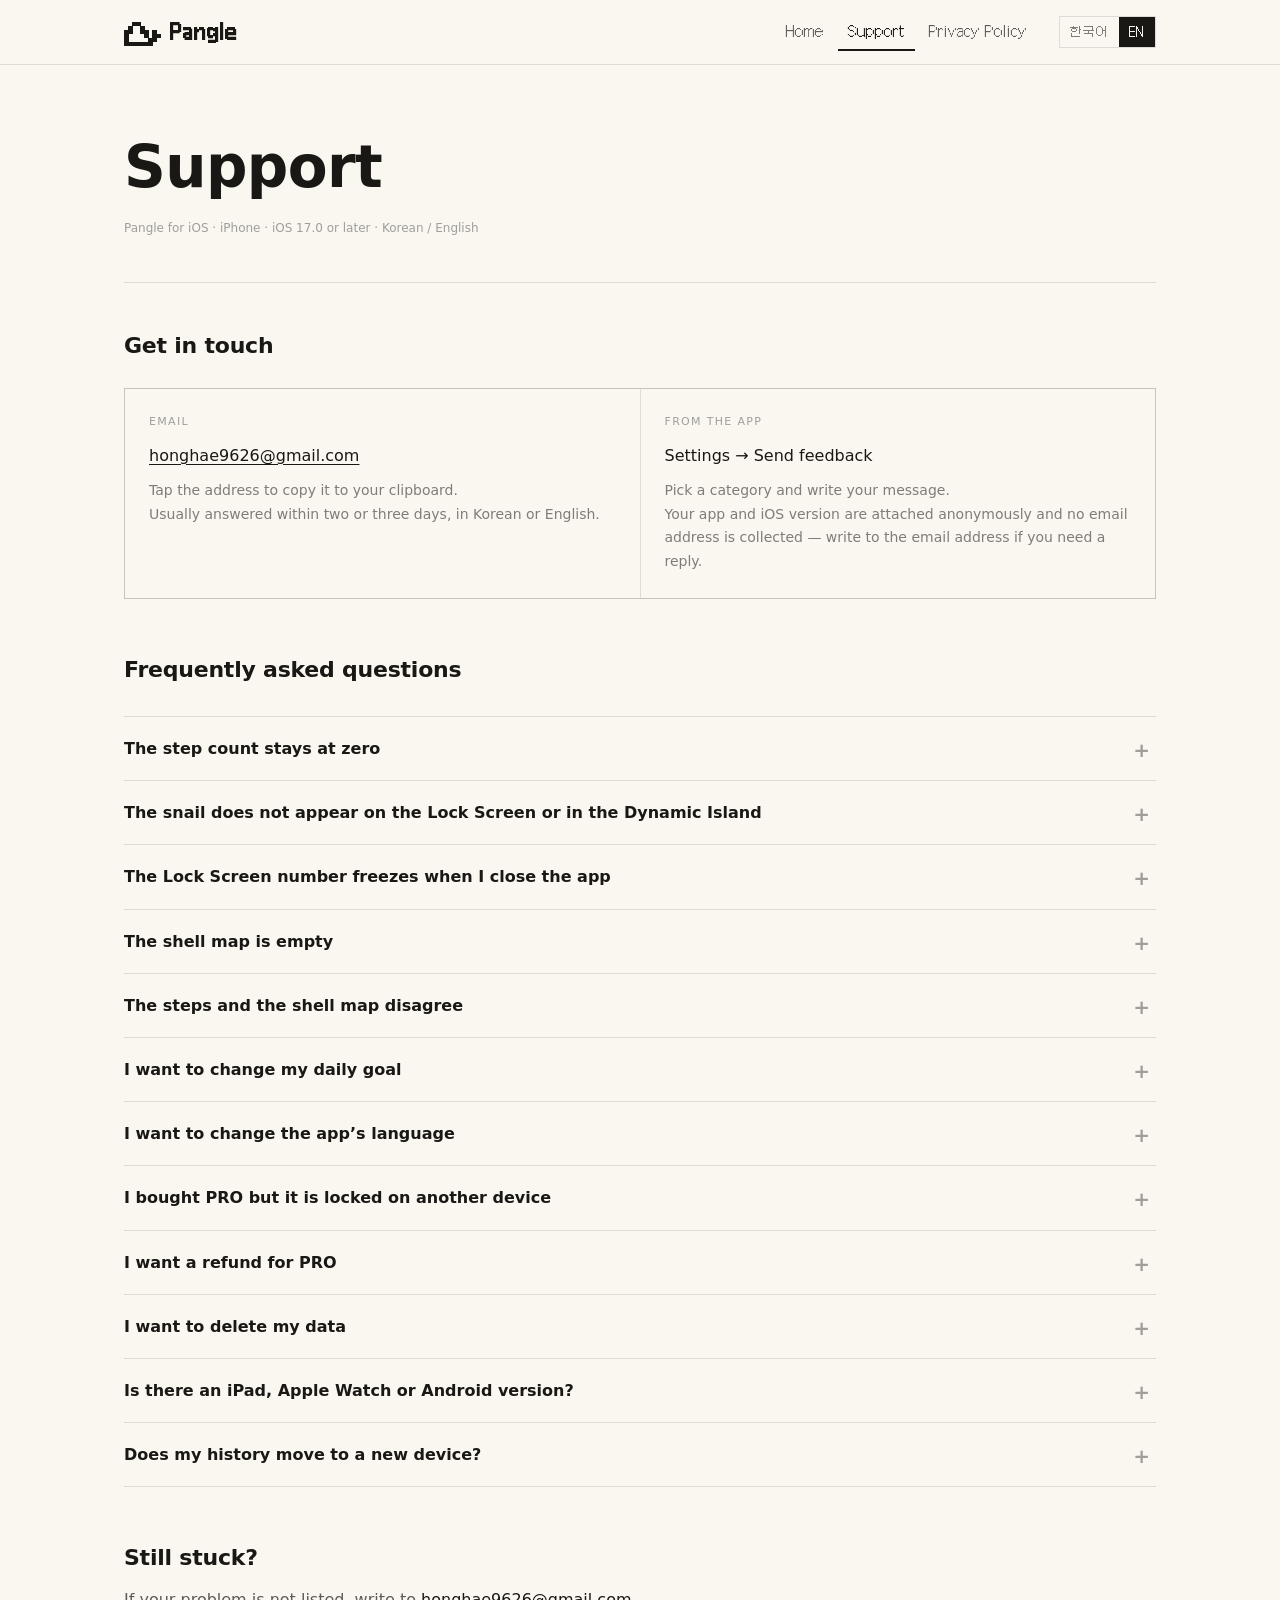
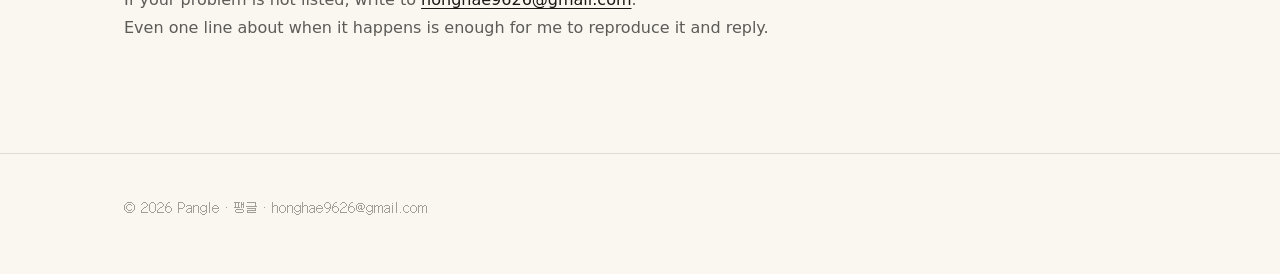
==== support/index.html @ 50a15ee7 "팽글 웹사이트 iOS 앱 팽글(Pangle)의 공개 웹사이트. GitHub Pages 에서 정적으로 서비스한다. https://pangle.kro.kr  랜딩(/), 개인정보 처리" ====
<!DOCTYPE html>
<html lang="ko"
	data-lang="ko"
	data-title-ko="지원 — 팽글"
	data-title-en="Support — Pangle">
<head>
<meta charset="utf-8">
<meta name="viewport" content="width=device-width, initial-scale=1">
<title>지원 — 팽글</title>
<meta name="description" content="팽글(Pangle) 지원 페이지. 걸음 수·잠금화면 달팽이·껍데기 지도·PRO 구매에 대한 자주 묻는 질문과 문의 방법.">
<meta name="theme-color" content="#faf7f1">
<link rel="canonical" href="https://pangle.kro.kr/support/">
<link rel="icon" type="image/png" sizes="32x32" href="/assets/img/favicon-32.png">
<link rel="apple-touch-icon" href="/assets/img/apple-touch-icon.png">
<meta property="og:type" content="article">
<meta property="og:site_name" content="팽글 / Pangle">
<meta property="og:title" content="지원 — 팽글">
<meta property="og:description" content="자주 묻는 질문과 문의 방법.">
<meta property="og:url" content="https://pangle.kro.kr/support/">
<meta property="og:image" content="https://pangle.kro.kr/assets/img/og.png">
<link rel="stylesheet" href="/assets/css/fonts.css">
<link rel="stylesheet" href="/assets/css/site.css">
</head>
<body>

<a class="skip-link" href="#main">본문으로 건너뛰기</a>

<header class="site-header">
	<div class="wrap">
		<a class="brand" href="/">
			<span class="icon-mark" data-icon-mark data-px="4"></span>
			<span data-l="ko">팽글</span>
			<span data-l="en">Pangle</span>
		</a>
		<nav class="site-nav" aria-label="사이트">
			<a href="/"><span data-l="ko">홈</span><span data-l="en">Home</span></a>
			<a href="/support/" aria-current="page"><span data-l="ko">지원</span><span data-l="en">Support</span></a>
			<a href="/privacy/"><span data-l="ko">개인정보 처리방침</span><span data-l="en">Privacy Policy</span></a>
		</nav>
		<div class="lang-switch" role="group" aria-label="Language">
			<button type="button" data-lang="ko" aria-pressed="true">한국어</button>
			<button type="button" data-lang="en" aria-pressed="false">EN</button>
		</div>
	</div>
</header>

<main id="main" class="doc doc-wide">
	<div class="wrap">

		<div class="doc-head">
			<h1>
				<span data-l="ko">지원</span>
				<span data-l="en">Support</span>
			</h1>
			<p class="meta">
				<span data-l="ko">팽글(Pangle) iOS 앱 · iPhone · iOS 17.0 이상 · 한국어 / English</span>
				<span data-l="en">Pangle for iOS · iPhone · iOS 17.0 or later · Korean / English</span>
			</p>
		</div>

		<div class="doc-body">

			<h2 style="margin-top:0;">
				<span data-l="ko">문의하기</span>
				<span data-l="en">Get in touch</span>
			</h2>
			<div class="contact-grid">
				<div class="contact-cell">
					<div class="label">
						<span data-l="ko">이메일</span>
						<span data-l="en">EMAIL</span>
					</div>
					<div class="value">
						<button type="button" class="email-address" data-copy="honghae9626@gmail.com">honghae9626@gmail.com</button>
					</div>
					<p>
						<span data-l="ko">주소를 누르면 클립보드에 복사됩니다.<br>
						보통 2~3일 안에 답장하고, 한국어와 영어 모두 괜찮습니다.</span>
						<span data-l="en">Tap the address to copy it to your clipboard.<br>
						Usually answered within two or three days, in Korean or English.</span>
					</p>
				</div>
				<div class="contact-cell">
					<div class="label">
						<span data-l="ko">앱에서 바로</span>
						<span data-l="en">FROM THE APP</span>
					</div>
					<div class="value">
						<span data-l="ko">설정 → 의견 보내기</span>
						<span data-l="en">Settings → Send feedback</span>
					</div>
					<p>
						<span data-l="ko">분류를 고르고 본문만 쓰면 됩니다.<br>
				앱 버전과 iOS 버전이 함께 익명으로 전달되고, 이메일 주소는 수집하지 않습니다 — 답장이 필요하면 이메일로 보내주세요.</span>
						<span data-l="en">Pick a category and write your message.<br>
				Your app and iOS version are attached anonymously and no email address is collected — write to the email address if you need a reply.</span>
					</p>
				</div>
			</div>

			<h2>
				<span data-l="ko">자주 묻는 질문</span>
				<span data-l="en">Frequently asked questions</span>
			</h2>

			<div class="faq">

				<details>
					<summary>
						<span data-l="ko">걸음 수가 0에서 움직이지 않아요</span>
						<span data-l="en">The step count stays at zero</span>
					</summary>
					<div class="answer">
						<p>
							<span data-l="ko">동작 및 피트니스 권한이 없으면 걸음 수를 아예 셀 수 없습니다. <span class="path">설정 → 앱 → 팽글 → 동작 및 피트니스</span>를 켜주세요.<br>
				앱 안에서도 권한이 없으면 안내가 표시되고, 그 안내를 누르면 설정으로 바로 이동합니다.</span>
							<span data-l="en">Without Motion &amp; Fitness permission the app cannot count steps at all.<br>
				Turn it on in <span class="path">Settings → Apps → Pangle → Motion &amp; Fitness</span>. The app also shows a notice when the permission is missing; tapping it takes you straight to Settings.</span>
						</p>
						<p>
							<span data-l="ko">권한이 켜져 있는데도 0이라면, 기기가 걸음 수 측정을 지원하지 않는 경우입니다.<br>
				이때는 앱이 “이 기기에서는 걸음 수를 측정할 수 없어요”라고 표시합니다.</span>
							<span data-l="en">If the permission is on and it is still zero, the device cannot count steps.<br>
				In that case the app says so explicitly instead of showing a stuck number.</span>
						</p>
					</div>
				</details>

				<details>
					<summary>
						<span data-l="ko">잠금화면이나 다이나믹 아일랜드에 달팽이가 안 나와요</span>
						<span data-l="en">The snail does not appear on the Lock Screen or in the Dynamic Island</span>
					</summary>
					<div class="answer">
						<ul>
							<li>
								<span data-l="ko"><span class="path">설정 → 앱 → 팽글 → 실시간 활동</span>이 켜져 있어야 합니다.<br>
				기본값은 켜짐입니다.</span>
								<span data-l="en"><span class="path">Settings → Apps → Pangle → Live Activities</span> has to be on.<br>
				It is on by default.</span>
							</li>
							<li>
								<span data-l="ko">걷기 시작해야 나타납니다.<br>
				앱을 열어 걸음이 한 번 들어오면 잠금화면 카드가 생깁니다.</span>
								<span data-l="en">It appears once you start walking — open the app, and the Lock Screen card shows up as soon as steps arrive.</span>
							</li>
							<li>
								<span data-l="ko">다이나믹 아일랜드는 다이나믹 아일랜드가 있는 iPhone 모델에서만 표시됩니다.<br>
									없는 기기에서는 잠금화면 카드로 같은 정보를 보여줍니다.</span>
								<span data-l="en">The Dynamic Island only exists on iPhone models that have it.<br>
				On other iPhones the same information appears as the Lock Screen card.</span>
							</li>
						</ul>
					</div>
				</details>

				<details>
					<summary>
						<span data-l="ko">앱을 닫으면 잠금화면 숫자가 멈춰요</span>
						<span data-l="en">The Lock Screen number freezes when I close the app</span>
					</summary>
					<div class="answer">
						<p>
							<span data-l="ko">라이브 액티비티는 앱이 깨어 있을 때 갱신됩니다.<br>
				iOS가 앱을 정지시키면 화면의 숫자도 그 시점에 멈춥니다. <strong>걸음 데이터 자체는 잃지 않습니다</strong> — iPhone의 동작 코프로세서가 걸음을 계속 세고 있으므로, 앱을 다시 열면 정확한 하루 총합이 바로 표시됩니다.</span>
							<span data-l="en">A Live Activity updates while the app is awake.<br>
				When iOS suspends the app, the number on screen stops where it was. <strong>No step data is lost</strong> — your iPhone’s motion coprocessor keeps counting, so reopening the app immediately shows the correct daily total.</span>
						</p>
						<p>
							<span data-l="ko">닫아둔 동안에도 계속 갱신되게 하려면 껍데기 지도의 위치 기록을 켜고, 위치를 <strong>‘항상 허용’</strong>으로 두세요(<span class="path">설정 → 앱 → 팽글 → 위치 → 항상</span>). 위치가 들어올 때마다 앱이 잠깐 깨어나 걸음 수를 다시 읽습니다.<br>
				대신 배터리 사용량이 늘어납니다.</span>
							<span data-l="en">To keep it updating while the app is closed, turn on route recording for the shell map and set location to <strong>“Always”</strong> (<span class="path">Settings → Apps → Pangle → Location → Always</span>).<br>
				Each location update briefly wakes the app so it can re-read your steps.<br>
				It does use more battery.</span>
						</p>
					</div>
				</details>

				<details>
					<summary>
						<span data-l="ko">껍데기 지도가 비어 있어요</span>
						<span data-l="en">The shell map is empty</span>
					</summary>
					<div class="answer">
						<ul>
							<li>
								<span data-l="ko"><strong>기록이 꺼져 있을 수 있습니다.</strong> 위치 기록은 기본 꺼짐이고, 껍데기 지도 화면에서 직접 켜야 시작됩니다.</span>
								<span data-l="en"><strong>Recording may be off.</strong> It is off by default and starts only when you turn it on from the shell map screen.</span>
							</li>
							<li>
								<span data-l="ko"><strong>이동 범위가 너무 작으면</strong> 빈 껍데기를 보여줍니다.<br>
				그날 움직인 범위가 60m가 안 되면 모양이 아니라 GPS 잡음이기 때문입니다.</span>
								<span data-l="en"><strong>If you barely moved,</strong> the shell stays empty: under about 60 m of range, what you would see is GPS noise rather than a shape.</span>
							</li>
							<li>
								<span data-l="ko"><strong>실내에서만 걸었다면</strong> 걸음은 쌓여도 위치가 바뀌지 않아 새길 길이 없습니다.<br>
				러닝머신도 같습니다.</span>
								<span data-l="en"><strong>If you only walked indoors,</strong> steps accumulate but your position does not change, so there is no path to engrave.<br>
				Treadmills are the same.</span>
							</li>
						</ul>
					</div>
				</details>

				<details>
					<summary>
						<span data-l="ko">걸음 수와 껍데기 지도의 길이가 안 맞아요</span>
						<span data-l="en">The steps and the shell map disagree</span>
					</summary>
					<div class="answer">
						<p>
							<span data-l="ko">정상입니다.<br>
				걸음 수는 만보계가 세고, 껍데기 지도는 위치가 바뀐 만큼만 그립니다.<br>
				실내 이동은 걸음에는 들어가지만 지도에는 남지 않습니다.</span>
							<span data-l="en">That is expected.<br>
				Steps come from the pedometer; the shell map only draws where your position actually changed.<br>
				Indoor walking counts as steps but leaves no path.</span>
						</p>
						<p>
							<span data-l="ko">또 두 지점의 기록이 10분 이상 떨어져 있으면 선을 잇지 않습니다.<br>
				아침에 집, 오후에 시내처럼 떨어진 구간을 이으면 실제로 걷지 않은 직선이 껍데기를 가로지르기 때문입니다.</span>
							<span data-l="en">Also, two fixes more than ten minutes apart are not joined.<br>
				Connecting them — home in the morning, downtown in the afternoon — would draw a straight line across the shell that you never walked.</span>
						</p>
					</div>
				</details>

				<details>
					<summary>
						<span data-l="ko">하루 목표를 바꾸고 싶어요</span>
						<span data-l="en">I want to change my daily goal</span>
					</summary>
					<div class="answer">
						<p>
							<span data-l="ko">홈 화면의 하루 목표에서 고르거나, <strong>직접 설정</strong>으로 원하는 숫자를 입력하면 됩니다.<br>
				목표를 바꾸면 트랙의 결승선이 멀어지거나 가까워집니다.</span>
							<span data-l="en">Pick one under the daily goal on the home screen, or use <strong>Custom</strong> to type any number.<br>
				Changing the goal pushes the finish line away or pulls it closer.</span>
						</p>
					</div>
				</details>

				<details>
					<summary>
						<span data-l="ko">앱 언어를 바꾸고 싶어요</span>
						<span data-l="en">I want to change the app’s language</span>
					</summary>
					<div class="answer">
						<p>
							<span data-l="ko">앱 안에는 언어 스위치가 없습니다.<br>
				iOS의 앱별 언어 설정을 따르므로 <span class="path">설정 → 앱 → 팽글 → 언어</span>에서 한국어와 English 중에 고르세요.<br>
				잠금화면 달팽이와 공유 이미지도 같은 언어를 씁니다.</span>
							<span data-l="en">There is no in-app language switch.<br>
				The app follows the per-app language in iOS, so choose Korean or English in <span class="path">Settings → Apps → Pangle → Language</span>. The Lock Screen snail and shared images use the same language.</span>
						</p>
					</div>
				</details>

				<details>
					<summary>
						<span data-l="ko">PRO를 구매했는데 다른 기기에서 잠겨 있어요</span>
						<span data-l="en">I bought PRO but it is locked on another device</span>
					</summary>
					<div class="answer">
						<p>
							<span data-l="ko">같은 Apple ID로 로그인한 뒤 <span class="path">설정 → 구매 복원</span>을 누르세요.<br>
				PRO는 1회 결제 상품이라 계정에 남아 있고, 다시 결제하지 않아도 복원됩니다.<br>
				복원할 이력이 없다고 나오면 결제에 쓴 Apple ID가 맞는지 확인해 주세요.</span>
							<span data-l="en">Sign in with the same Apple ID and tap <span class="path">Settings → Restore purchase</span>. PRO is a one-time purchase kept on your account, so it restores without paying again.<br>
				If it reports nothing to restore, check that you are signed in with the Apple ID you paid with.</span>
						</p>
					</div>
				</details>

				<details>
					<summary>
						<span data-l="ko">PRO를 환불하고 싶어요</span>
						<span data-l="en">I want a refund for PRO</span>
					</summary>
					<div class="answer">
						<p>
							<span data-l="ko">인앱 구매의 결제와 환불은 Apple이 처리합니다.<br>
				개발자는 결제 내역에 접근할 수 없으므로 직접 환불해 드릴 수 없습니다. <a href="https://reportaproblem.apple.com" rel="noopener">reportaproblem.apple.com</a>에서 요청하세요.</span>
							<span data-l="en">Apple handles payment and refunds for in-app purchases.<br>
				The developer cannot access purchase records and therefore cannot issue a refund.<br>
				Request one at <a href="https://reportaproblem.apple.com" rel="noopener">reportaproblem.apple.com</a>.</span>
						</p>
					</div>
				</details>

				<details>
					<summary>
						<span data-l="ko">내 데이터를 지우고 싶어요</span>
						<span data-l="en">I want to delete my data</span>
					</summary>
					<div class="answer">
						<ul>
							<li>
								<span data-l="ko"><strong>위치 기록:</strong> 자정이 지나면 저절로 사라집니다.<br>
									당장 지우고 싶다면 위치 권한을 끄거나 앱을 삭제하면 됩니다.</span>
								<span data-l="en"><strong>Route recording:</strong> it disappears on its own after midnight.<br>
									To clear it sooner, turn the location permission off or delete the app.</span>
							</li>
							<li>
								<span data-l="ko"><strong>걸음 기록과 설정:</strong> 기기 안에만 있으므로 앱을 삭제하면 함께 사라집니다.</span>
								<span data-l="en"><strong>Step history and settings:</strong> they live only on the device, so deleting the app removes them.</span>
							</li>
							<li>
								<span data-l="ko"><strong>보낸 의견:</strong> 이메일로 요청하세요.<br>
				어떤 글인지 특정할 수 있도록 보낸 날짜와 본문 일부를 알려주세요.</span>
								<span data-l="en"><strong>Feedback you sent:</strong> ask by email, including the date and a snippet so it can be found.</span>
							</li>
						</ul>
						<p>
							<span data-l="ko">자세한 내용은 <a href="/privacy/">개인정보 처리방침</a>에 정리해 두었습니다.</span>
							<span data-l="en">The <a href="/privacy/">privacy policy</a> covers this in detail.</span>
						</p>
					</div>
				</details>

				<details>
					<summary>
						<span data-l="ko">iPad, Apple Watch, Android에서도 쓸 수 있나요?</span>
						<span data-l="en">Is there an iPad, Apple Watch or Android version?</span>
					</summary>
					<div class="answer">
						<p>
							<span data-l="ko">현재는 iPhone 전용입니다(iOS 17.0 이상). Apple Watch 앱과 Android 버전은 없습니다.</span>
							<span data-l="en">Right now it is iPhone only (iOS 17.0 or later).<br>
				There is no Apple Watch app and no Android version.</span>
						</p>
					</div>
				</details>

				<details>
					<summary>
						<span data-l="ko">기기를 바꾸면 기록이 옮겨지나요?</span>
						<span data-l="en">Does my history move to a new device?</span>
					</summary>
					<div class="answer">
						<p>
							<span data-l="ko">걸음 기록과 껍데기 지도는 기기 안에만 저장되므로 기기 사이에 동기화되지 않습니다.<br>
				계정이 없기 때문입니다.<br>
				기기를 바꾼 뒤 옮겨지는 것은 PRO 구매뿐이고, 그것도 <span class="path">설정 → 구매 복원</span>으로 직접 복원합니다.</span>
							<span data-l="en">Step history and shell maps are stored only on the device and do not sync between devices — there is no account to sync them to.<br>
				The one thing that carries over is the PRO purchase, restored yourself with <span class="path">Settings → Restore purchase</span>.</span>
						</p>
					</div>
				</details>

			</div>

			<h2>
				<span data-l="ko">그래도 해결되지 않으면</span>
				<span data-l="en">Still stuck?</span>
			</h2>
			<p>
				<span data-l="ko">위 목록에 없는 문제라면 <button type="button" class="email-address inline" data-copy="honghae9626@gmail.com">honghae9626@gmail.com</button>으로 알려주세요.<br>
				어떤 상황에서 그런지 한 줄이라도 적어주시면 재현해 보고 답장하겠습니다.</span>
				<span data-l="en">If your problem is not listed, write to <button type="button" class="email-address inline" data-copy="honghae9626@gmail.com">honghae9626@gmail.com</button>.<br>
				Even one line about when it happens is enough for me to reproduce it and reply.</span>
			</p>

		</div>
	</div>
</main>

<footer class="site-footer">
	<div class="wrap">
		<p class="copyright">© 2026 Pangle · 팽글 · honghae9626@gmail.com</p>
	</div>
</footer>

<script src="/assets/js/snail.js"></script>
<script src="/assets/js/site.js"></script>
</body>
</html>
---- assets/css/fonts.css ----
/* Galmuri11 — 앱이 쓰는 것과 같은 한글 픽셀 폰트.
 *
 * Copyright (c) 2019–2025 Lee Minseo (quiple@quiple.dev),
 * with Reserved Font Name "Galmuri".
 * SIL Open Font License, Version 1.1 — 전문은 assets/fonts/Galmuri-OFL.txt.
 *
 * 파일은 tools/subset-fonts.sh 로 만든 서브셋이다. 라틴과 한글을 나눠 선언해서,
 * 브라우저가 화면에 실제로 나온 글자에 해당하는 파일만 내려받게 한다. */

@font-face {
	font-family: "Galmuri11";
	font-style: normal;
	font-weight: 400;
	font-display: swap;
	src: url("/assets/fonts/galmuri11-regular-latin.woff2") format("woff2");
	unicode-range: U+0020-007E, U+00A0-00FF, U+2000-206F, U+20A9, U+20AC, U+2122,
		U+2190-2199, U+25A0-25FF, U+3000-303F;
}

@font-face {
	font-family: "Galmuri11";
	font-style: normal;
	font-weight: 400;
	font-display: swap;
	src: url("/assets/fonts/galmuri11-regular-korean.woff2") format("woff2");
	unicode-range: U+1100-11FF, U+3131-318E, U+A960-A97F, U+AC00-D7A3, U+D7B0-D7FF;
}

@font-face {
	font-family: "Galmuri11";
	font-style: normal;
	font-weight: 700;
	font-display: swap;
	src: url("/assets/fonts/galmuri11-bold-latin.woff2") format("woff2");
	unicode-range: U+0020-007E, U+00A0-00FF, U+2000-206F, U+20A9, U+20AC, U+2122,
		U+2190-2199, U+25A0-25FF, U+3000-303F;
}

@font-face {
	font-family: "Galmuri11";
	font-style: normal;
	font-weight: 700;
	font-display: swap;
	src: url("/assets/fonts/galmuri11-bold-korean.woff2") format("woff2");
	unicode-range: U+1100-11FF, U+3131-318E, U+A960-A97F, U+AC00-D7A3, U+D7B0-D7FF;
}
---- assets/css/site.css ----
/* 팽글 (Pangle) — 앱과 같은 디자인 토큰.
   출처: PangleKit/Theme.swift, PangleKit/Palette.swift.
   앱의 규칙 하나를 그대로 지킨다 — 모든 모서리 반경은 0. */

:root {
	--paper: #faf7f1;
	--ink: #1a1815;
	--cream: #f5f2ec;
	--parchment: #e7e1d4;
	--slime: #b7f0e0;
	--confirm: #4aa891;
	--shell: #8f8677;
	--ground: #181613;
	--ground-soft: #26221e;

	--ink-70: rgba(26, 24, 21, 0.7);
	--ink-55: rgba(26, 24, 21, 0.55);
	--ink-40: rgba(26, 24, 21, 0.4);
	--ink-12: rgba(26, 24, 21, 0.12);
	--ink-06: rgba(26, 24, 21, 0.06);

	/* ── 모따기한 모서리 ────────────────────────────────
	   꾸미기 미리보기(.dress-preview)가 쓰는 5px 모따기를 페이지 전체의
	   모서리 규격으로 쓴다. 거기는 테두리가 없어 clip-path 한 장으로 끝나지만,
	   스크린샷과 앱 흉내 카드에는 1px 테두리가 있다. clip-path 는 border 까지
	   잘라내 대각선 네 군데에서 선이 끊기므로, 그 자리들은 테두리를 border 가
	   아니라 바탕색으로 깔고 그 위를 1px 작은 모따기(--chamfer-inner)로 덮는다. */
	--frame-line: rgba(26, 24, 21, 0.22);
	--chamfer-5: polygon(
		5px 0, calc(100% - 5px) 0, 100% 5px, 100% calc(100% - 5px),
		calc(100% - 5px) 100%, 5px 100%, 0 calc(100% - 5px), 0 5px
	);
	/* 안쪽 면은 1px 들어가 있으니 모따기도 4px 이면 될 것 같지만, 대각선은
	   45도라 그러면 테두리가 거기서만 1/√2 = 0.71px 로 얇아진다. 직선 구간과
	   같은 1px 을 얻으려면 √2-1 만큼 더 물려야 한다. */
	--chamfer-inner: polygon(
		4.4142px 0, calc(100% - 4.4142px) 0, 100% 4.4142px, 100% calc(100% - 4.4142px),
		calc(100% - 4.4142px) 100%, 4.4142px 100%, 0 calc(100% - 4.4142px), 0 4.4142px
	);
	--cream-70: rgba(245, 242, 236, 0.7);
	--cream-45: rgba(245, 242, 236, 0.45);
	--cream-14: rgba(245, 242, 236, 0.14);

	/* 도트 서체의 실제 이름. --pixel 은 "이 자리에 도트를 쓸까" 를 정하는
	   스위치로 쓰고, 범위별로 --sans 로 바꿔 끈다(맨 아래 참고). */
	--pixel-face: "Galmuri11", "DotGothic16", monospace;
	--pixel: var(--pixel-face);
	--sans: -apple-system, BlinkMacSystemFont, "Apple SD Gothic Neo", "Pretendard",
		"Noto Sans KR", "Malgun Gothic", system-ui, sans-serif;

	--wrap: 1080px;
	--gutter: 24px;

	/* 한 걸음 주기. 스프라이트 프레임 교체와 발자국이 같이 쓴다. */
	--stride: 0.44s;

	/* 레인보우 한 바퀴. 앱 SnailSprite 의 HueCycle.period 와 같은 3.5초 —
	   몸과 껍데기가 서로 다른 속도로 돌지 않게 둘이 같이 쓴다. */
	--hue-period: 3.5s;
}

*,
*::before,
*::after {
	box-sizing: border-box;
}

html {
	-webkit-text-size-adjust: 100%;
	scroll-behavior: smooth;
}

body {
	margin: 0;
	background: var(--paper);
	color: var(--ink);
	font-family: var(--sans);
	font-size: 16px;
	line-height: 1.7;
	-webkit-font-smoothing: antialiased;
	overflow-x: hidden;
}

img {
	max-width: 100%;
	display: block;
}

a {
	color: var(--ink);
	text-decoration-thickness: 1px;
	text-underline-offset: 3px;
}

a:hover {
	color: var(--confirm);
}

[hidden] {
	display: none !important;
}

/* 언어 토글. 기본은 한국어 — JS 가 없어도 한국어 문장만 보인다.
   숨김은 !important 로 못박는다. 안 그러면 `.store-badge small { display: block }`
   처럼 클래스+요소 선택자가 특이도에서 이겨 두 언어가 같이 나온다. */
html:not([data-lang="en"]) [data-l="en"],
html[data-lang="en"] [data-l="ko"] {
	display: none !important;
}

.wrap {
	width: 100%;
	max-width: var(--wrap);
	margin: 0 auto;
	padding: 0 var(--gutter);
}

.pixel {
	font-family: var(--pixel);
	font-weight: 700;
	letter-spacing: 0.02em;
}

.eyebrow {
	font-family: var(--pixel);
	font-weight: 700;
	font-size: 12px;
	letter-spacing: 0.14em;
	text-transform: uppercase;
	color: var(--ink-40);
	margin: 0 0 18px;
}


h1,
h2,
h3 {
	font-family: var(--pixel);
	font-weight: 700;
	letter-spacing: -0.01em;
	line-height: 1.32;
	margin: 0;
}

h1 {
	font-size: clamp(34px, 6vw, 58px);
}

h2 {
	font-size: clamp(26px, 3.6vw, 38px);
}

h3 {
	font-size: 19px;
}

p {
	margin: 0 0 16px;
}

.lede {
	font-size: 17px;
	color: var(--ink-70);
	max-width: 46ch;
}

/* 히어로에서 앱을 한 줄로 정의하는 문장. 뒤따르는 설명보다 크고 진하다. */
.lede-lead {
	font-size: 21px;
	line-height: 1.55;
	color: var(--ink);
	margin-bottom: 14px;
}

/* 한 낱말만 집어내는 강조. 앱이 위치 안내에서 쓰는 민트 색면과 픽셀 굵은 글씨를
   그대로 쓰되, 문장 안에 앉도록 크기만 줄였다. */
.mark {
	background: var(--slime);
	color: var(--ink);
	font-family: var(--pixel);
	font-weight: 700;
	font-size: 0.92em;
	padding: 2px 7px;
	white-space: nowrap;
}

/* ── 헤더 ───────────────────────────────────────────────── */

.site-header {
	position: sticky;
	top: 0;
	z-index: 40;
	background: rgba(250, 247, 241, 0.92);
	backdrop-filter: blur(8px);
	border-bottom: 1px solid var(--ink-12);
}

.site-header .wrap {
	display: flex;
	align-items: center;
	gap: 16px;
	height: 64px;
}

.brand {
	display: flex;
	align-items: center;
	gap: 10px;
	font-family: var(--pixel);
	font-weight: 700;
	font-size: 19px;
	text-decoration: none;
	margin-right: auto;
}

.brand .icon-mark {
	--px: 4px;
}

.brand .snail {
	--px: 4px;
	flex: none;
}

.site-nav {
	display: flex;
	align-items: center;
	gap: 4px;
}

.site-nav a {
	font-family: var(--pixel);
	font-size: 13px;
	padding: 8px 10px;
	text-decoration: none;
	color: var(--ink-70);
	white-space: nowrap;
}

.site-nav a:hover {
	background: var(--ink-06);
	color: var(--ink);
}

.site-nav a[aria-current="page"] {
	color: var(--ink);
	box-shadow: inset 0 -2px 0 var(--ink);
}

.lang-switch {
	display: flex;
	border: 1px solid var(--ink-12);
	margin-left: 6px;
}

.lang-switch button {
	appearance: none;
	border: 0;
	background: transparent;
	font-family: var(--pixel);
	font-size: 12px;
	letter-spacing: 0.06em;
	padding: 7px 10px;
	cursor: pointer;
	color: var(--ink-55);
	white-space: nowrap;
}

.lang-switch button[aria-pressed="true"] {
	background: var(--ink);
	color: var(--cream);
}

/* ── 섹션 공통 ──────────────────────────────────────────── */

section {
	padding: 96px 0;
}

section.tight {
	padding: 64px 0;
}

.band-paper-alt {
	background: var(--parchment);
}

.band-cream {
	background: var(--cream);
}

.split {
	display: grid;
	grid-template-columns: 1fr 1fr;
	gap: 64px;
	align-items: center;
}

.split.reverse .split-visual {
	order: -1;
}

.section-head {
	max-width: 60ch;
	margin-bottom: 48px;
}

/* 앱이 위치 안내에서 쓰는 단 하나의 채운 강조 — 같은 민트, 같은 픽셀 굵은 글씨. */
.highlight {
	background: var(--slime);
	color: var(--ink);
	font-family: var(--pixel);
	font-weight: 700;
	font-size: 15px;
	line-height: 1.55;
	padding: 14px 16px;
	margin: 24px 0;
}

/* ── 히어로 ─────────────────────────────────────────────── */

.hero {
	padding: 72px 0 88px;
	position: relative;
	overflow: hidden;
}

.hero-grid {
	display: grid;
	grid-template-columns: 1.05fr 0.95fr;
	gap: 48px;
	align-items: center;
}

.hero h1 {
	margin-bottom: 22px;
}

.hero-facts {
	list-style: none;
	display: flex;
	flex-wrap: wrap;
	gap: 8px;
	margin: 26px 0 0;
	padding: 0;
}

.hero-facts li {
	font-family: var(--pixel);
	font-size: 11px;
	letter-spacing: 0.06em;
	padding: 6px 9px;
	background: var(--ink-06);
	color: var(--ink-55);
}

.cta {
	display: flex;
	flex-wrap: wrap;
	align-items: center;
	gap: 14px;
	margin-top: 28px;
}

.store-badge {
	display: inline-flex;
	flex: none;
	align-items: center;
	white-space: nowrap;
	gap: 12px;
	padding: 13px 20px;
	background: var(--ink);
	color: var(--cream);
	text-decoration: none;
	font-family: var(--pixel);
	font-size: 14px;
	line-height: 1.25;
}

.store-badge:hover {
	background: #000;
	color: var(--cream);
}

.store-badge .apple {
	font-size: 22px;
	line-height: 1;
}

.cta-note {
	font-family: var(--pixel);
	font-size: 12px;
	color: var(--ink-40);
}

/* ── 픽셀 달팽이 스프라이트 ─────────────────────────────── */

/* 12×8 격자. 픽셀 하나는 --px 크기의 사각형이고, 반경은 0. */
.snail {
	position: relative;
	display: block;
	image-rendering: pixelated;
	--px: 4px;
	width: calc(var(--px) * 12);
	height: calc(var(--px) * 8);
}

/* 블록 하나하나가 절대 배치된 사각형이라, 배율이 소수(2x·2.5x 등)일 때
   경계가 물리 픽셀에 딱 떨어지지 않아 이웃 사이에 머리카락 같은 틈이 남고
   그게 격자로 보인다. 오른쪽·아래로 0.5px 씩 번지게 해 겹쳐 메운다.
   아트는 왼쪽 위 기준으로 찍히므로 모양은 그대로다. */
.snail i {
	position: absolute;
	width: calc(var(--px) + 0.5px);
	height: calc(var(--px) + 0.5px);
	display: block;
}

.snail.walk .frame-b,
.snail .frame-a {
	visibility: visible;
}

.snail.walk .frame-a {
	animation: frameA var(--stride) steps(1, end) infinite;
}

.snail.walk .frame-b {
	animation: frameB var(--stride) steps(1, end) infinite;
}

.snail:not(.walk) .frame-b {
	visibility: hidden;
}

@keyframes frameA {
	0%,
	49.9% {
		visibility: visible;
	}
	50%,
	100% {
		visibility: hidden;
	}
}

@keyframes frameB {
	0%,
	49.9% {
		visibility: hidden;
	}
	50%,
	100% {
		visibility: visible;
	}
}

.snail.rainbow-body .ink-body,
.snail.rainbow-body .ink-dark,
.rainbow-shell .ink-shell {
	animation-name: hueshift;
	animation-duration: var(--hue-period);
	animation-timing-function: linear;
	animation-iteration-count: infinite;
}

@keyframes hueshift {
	to {
		filter: hue-rotate(360deg);
	}
}

/* 껍데기 마크 — 7×6, 목표 마커와 브랜드 표식에 쓰는 조각. */
.shell-mark {
	position: relative;
	display: block;
	--px: 4px;
	width: calc(var(--px) * 7);
	height: calc(var(--px) * 6);
}

.shell-mark i {
	position: absolute;
	width: calc(var(--px) + 0.5px);
	height: calc(var(--px) + 0.5px);
	display: block;
}

/* 앱 아이콘의 마크 — 9×7, 잉크 한 색. 헤더 워드마크·배지·마무리에 쓴다. */
.icon-mark {
	position: relative;
	display: block;
	--px: 4px;
	width: calc(var(--px) * 9);
	height: calc(var(--px) * 7);
}

.icon-mark i {
	position: absolute;
	width: calc(var(--px) + 0.5px);
	height: calc(var(--px) + 0.5px);
	display: block;
}

/* ── 기기 목업 ──────────────────────────────────────────── */

.phone {
	width: 100%;
	max-width: 340px;
	margin: 0 auto;
	aspect-ratio: 380 / 780;
	background: #08080a;
	padding: 10px;
	/* 모든 반경을 0으로 두는 것이 이 사이트의 규칙이지만 기기 목업만 예외다 —
	   각진 검은 사각형은 아이폰으로 읽히지 않는다. 안쪽 반경은 바깥에서 베젤
	   두께(10px)를 뺀 값이라 모서리에서도 테두리 굵기가 일정하다. */
	border-radius: 40px;
	box-shadow: 0 40px 80px rgba(24, 22, 19, 0.28), inset 0 0 0 1.5px rgba(255, 255, 255, 0.09);
}

.phone-screen {
	border-radius: 30px;
	position: relative;
	width: 100%;
	height: 100%;
	overflow: hidden;
	background: var(--paper);
	color: var(--ink);
	display: flex;
	flex-direction: column;
}

/* 배경화면은 흰색. 원래 크림색이던 시계·카드 글씨는 흰 바탕에서 사라지므로
   같이 뒤집는다 — iOS 가 밝은 배경화면에서 시계를 어둡게 바꾸는 것과 같다. */
.phone-screen.lock {
	background: #fff;
	color: var(--ink);
}

/* 날짜와 시각은 iOS 가 그리는 시스템 표시라 도트 서체를 쓰지 않는다.
   같은 화면의 다이나믹 아일랜드·라이브 액티비티는 앱이 그리므로 도트 그대로. */
.lock-clock {
	--pixel: var(--sans);
	position: absolute;
	left: 0;
	right: 0;
	top: 96px;
	text-align: center;
}

.lock-clock .date {
	font-family: var(--pixel);
	font-size: 13px;
	color: var(--ink-40);
}

.lock-clock .time {
	font-family: var(--pixel);
	font-weight: 700;
	font-size: 62px;
	line-height: 1;
	margin-top: 8px;
	color: var(--ink);
}

/* 표시할 것이 없을 때의 다이나믹 아일랜드 — 검은 알약만 남는다.
   라이브 액티비티가 잠금화면 카드로 떠 있는 동안 아일랜드는 이 모습이다.
   폭·높이는 캡슐과 같은 자리에서 시작해 글자가 빠진 만큼만 좁힌다. */
.notch {
	position: absolute;
	left: 50%;
	transform: translateX(-50%);
	top: 14px;
	width: 104px;
	height: 32px;
	background: #000;
	border-radius: 16px;
	box-shadow: 0 0 0 1px rgba(245, 242, 236, 0.08);
}

/* 다이나믹 아일랜드 캡슐 — 컴팩트 표시. */
.capsule {
	color: var(--cream);
	position: absolute;
	left: 50%;
	transform: translateX(-50%);
	top: 14px;
	height: 38px;
	min-width: 150px;
	background: #000;
	border-radius: 19px;
	display: flex;
	align-items: center;
	justify-content: space-between;
	gap: 10px;
	padding: 0 14px;
	color: var(--cream);
	box-shadow: 0 0 0 1px rgba(245, 242, 236, 0.08);
}

.capsule .steps {
	font-family: var(--pixel);
	font-weight: 700;
	font-size: 13px;
	letter-spacing: 0.02em;
	font-variant-numeric: tabular-nums;
	white-space: nowrap;
}

.capsule .steps small {
	color: var(--cream-45);
	font-size: 11px;
	margin-left: 3px;
}

/* 잠금화면 카드 — 트랙과 목표 마커. */
/* 실제 라이브 액티비티와 같은 모양·자리 — 잠금화면 스크린샷에서 잰 값이다.
   카드는 화면 폭의 92.8%, 아래에서 14.7% 지점, 배경 #191919, 반경 18px.
   (예전 값 left/right 16px · bottom 28px 은 화면 아래 둥근 모서리에 걸렸다.) */
.lock-card {
	position: absolute;
	left: 3.6%;
	width: 92.8%;
	bottom: 14.7%;
	background: #191919;
	border-radius: 18px;
	color: var(--cream);
	padding: 16px 16px 13px;
}

.lock-card .row {
	display: flex;
	justify-content: space-between;
	align-items: flex-end;
	margin-bottom: 12px;
}

.lock-card .count {
	font-family: var(--pixel);
	font-weight: 700;
	font-size: 27px;
	line-height: 1;
	font-variant-numeric: tabular-nums;
}

/* 뒤에 붙는 "/ 12,000" 만 작고 흐리게. 히어로의 숫자는 JS 가 갱신하느라
   <span data-hero-count> 로 감싸여 있는데, 예전 선택자(.count span)가 그것까지
   잡아서 걸음 수가 목표와 같은 크기로 눌려 있었다. 마지막 span 만 집는다. */
.lock-card .count > span:last-child {
	font-size: 12px;
	color: var(--cream-45);
	margin-left: 4px;
}

.lock-card .pct {
	font-family: var(--pixel);
	font-weight: 700;
	font-size: 20px;
	text-align: right;
	line-height: 1;
}

.lock-card .status {
	font-family: var(--pixel);
	font-size: 10px;
	color: var(--cream-45);
	margin-top: 5px;
}

.lock-card .legend {
	display: flex;
	justify-content: space-between;
	font-family: var(--pixel);
	font-size: 9px;
	letter-spacing: 0.08em;
	color: rgba(245, 242, 236, 0.35);
	margin-top: 8px;
}

/* 트랙: 달팽이는 가운데 고정, 목표 마커가 다가온다. */
.track {
	position: relative;
	height: 46px;

	/* 트랙 가운데에 고정된 달팽이의 반폭. 스프라이트는 12픽셀 폭이다. */
	--walker-half: 18px;

	/* 스프라이트 왼쪽 끝에서 발바닥 앞끝까지. 바닥 행은 걸음 프레임마다 한 칸씩
	   밀리므로(A 는 0~9열, B 는 1~10열) 둘 중 더 앞선 11열 끝을 쓴다 — 짧은 쪽에
	   맞추면 프레임이 바뀔 때마다 발 앞에 한 칸씩 틈이 생겼다 사라진다. */
	--walker-sole-front: 33px;
}

.track .rail {
	position: absolute;
	left: 0;
	right: 0;
	bottom: 9px;
	height: 2px;
	background: var(--cream-14);
}

.track.on-paper .rail {
	background: var(--ink-12);
}

/* 지나온 길. 진행도는 폭이 아니라 불투명도가 나른다 — 폭을 늘리면 점액의 끝이
   달팽이보다 뒤처져 따라오는 것처럼 보인다.

   끝은 발바닥 앞끝에 맞춘다 — 점액은 발이 닿은 자리에만 남으므로, 발보다 앞선
   머리 밑까지 끌면 달팽이가 아직 밟지 않은 땅에 점액이 먼저 깔린다. 예전에는
   꼬리에서 끊었는데(꼬리 + 5px), 스프라이트는 레일 위에 얹힐 뿐 레일을 덮지
   않으므로 몸통 길이(36px)만큼 어두운 레일이 그대로 드러나 점액이 달팽이에
   못 미쳐 멈춘 것처럼 보였다. */
.track .fill {
	position: absolute;
	left: 0;
	bottom: 9px;
	height: 2px;
	background: var(--slime);
	width: calc(50% - var(--walker-half) + var(--walker-sole-front));
	opacity: 0.35;
}

.track .walker {
	position: absolute;
	bottom: 11px;
	left: 50%;
	transform: translateX(-50%);
}

.track .walker .snail {
	--px: 3px;
}

.track .goal {
	position: absolute;
	bottom: 11px;
	transition: left 0.5s ease-out;
}

.track .goal .shell-mark {
	--px: 3px;
	opacity: 0.85;
}

.track .dust {
	position: absolute;
	bottom: 11px;
	left: calc(50% - var(--walker-half) - 10px);
	width: 4px;
	height: 4px;
	background: var(--slime);
	opacity: 0.5;
	animation: dust var(--stride) linear infinite;
}

@keyframes dust {
	0% {
		opacity: 0.5;
		transform: translate(0, 0) scale(1);
	}
	100% {
		opacity: 0;
		transform: translate(-12px, -4px) scale(0.4);
	}
}

/* 참고용 목록. 본문 옆에 붙는 각주에 가깝게 — 글머리표 대신 얇은 선으로 나눈다. */
.notes {
	list-style: none;
	padding: 0;
	margin: 26px 0 0;
	border-top: 1px solid var(--ink-12);
}

.notes li {
	font-size: 13.5px;
	line-height: 1.65;
	color: var(--ink-55);
	margin: 0;
	padding: 12px 0;
	border-bottom: 1px solid var(--ink-12);
}

.notes strong {
	color: var(--ink-70);
}

/* ── 기능 카드 ──────────────────────────────────────────── */

.cards {
	display: grid;
	grid-template-columns: repeat(auto-fit, minmax(240px, 1fr));
	gap: 1px;
	background: var(--ink-12);
	border: 1px solid var(--ink-12);
}

.card {
	background: var(--paper);
	padding: 26px 24px;
}

.card .mark {
	margin-bottom: 16px;
}

.card h3 {
	margin-bottom: 8px;
}

.card p {
	margin: 0;
	color: var(--ink-70);
	font-size: 15px;
}



/* ── 프로 ───────────────────────────────────────────────── */

.pro-card {
	--fill: var(--paper);
	--frame-line: var(--ink-12);
	padding: 30px;
	max-width: 420px;
}

.pro-label {
	font-family: var(--pixel);
	font-size: 11px;
	letter-spacing: 0.14em;
	color: var(--ink-40);
}

.pro-card ul {
	list-style: none;
	padding: 0;
	margin: 18px 0 0;
}

.pro-card li {
	font-size: 15px;
	color: var(--ink-70);
	padding: 7px 0;
	border-bottom: 1px solid var(--ink-06);
}

.pro-note {
	font-family: var(--pixel);
	font-size: 11px;
	color: var(--ink-40);
	margin-top: 16px;
}

/* ── 문서 페이지 (개인정보·지원) ────────────────────────── */

.doc {
	padding: 64px 0 96px;
}

.doc-head {
	border-bottom: 1px solid var(--ink-12);
	padding-bottom: 28px;
	margin-bottom: 40px;
}

.doc-head .meta {
	font-family: var(--pixel);
	font-size: 12px;
	color: var(--ink-40);
	margin-top: 12px;
}

.doc-body {
	max-width: 72ch;
}

/* 지원 페이지는 이어 읽는 글이 아니라 연락처 표와 문답 목록이라, 본문을 제목과
   같은 단 전체 폭으로 편다(72ch 로 묶으면 제목 밑줄만 넓고 내용은 좁아 보인다).
   대신 실제로 읽어 내려가는 문단은 아래에서 다시 72ch 로 묶는다. */
.doc-wide .doc-body {
	max-width: none;
}

.doc-wide .doc-body > p,
.doc-wide .contact-cell p,
.doc-wide .faq .answer p,
.doc-wide .faq .answer li,
.doc-wide .callout p {
	max-width: 72ch;
}

.doc-body h2 {
	font-size: 22px;
	margin: 48px 0 14px;
	padding-top: 8px;
}

.doc-body h3 {
	font-size: 16px;
	margin: 28px 0 8px;
}

.doc-body p,
.doc-body li {
	color: var(--ink-70);
}

.doc-body ul,
.doc-body ol {
	padding-left: 22px;
	margin: 0 0 16px;
}

.doc-body li {
	margin-bottom: 8px;
}

.doc-body strong {
	color: var(--ink);
}

.callout {
	border: 1px solid var(--ink-12);
	border-left: 4px solid var(--confirm);
	background: var(--cream);
	padding: 20px 22px;
	margin: 24px 0;
}

.callout p:last-child {
	margin-bottom: 0;
}

.path {
	font-family: var(--pixel);
	font-size: 13px;
	background: var(--ink-06);
	padding: 2px 6px;
	white-space: nowrap;
}

.data-table {
	width: 100%;
	border-collapse: collapse;
	margin: 20px 0 24px;
	font-size: 15px;
}

.data-table th,
.data-table td {
	border: 1px solid var(--ink-12);
	padding: 11px 13px;
	text-align: left;
	vertical-align: top;
	color: var(--ink-70);
}

.data-table th {
	font-family: var(--pixel);
	font-weight: 700;
	font-size: 13px;
	background: var(--ink-06);
	color: var(--ink);
	white-space: nowrap;
}

/* 처리방침의 국외이전·보호책임자 표는 항목 이름이 왼쪽 열에 오는 세로형이라,
   머리글 칸이 tbody 안에 들어간다. 그 칸은 문장이 길어 줄바꿈을 허용해야 한다
   (가로형 표의 thead th 는 그대로 nowrap 을 유지한다). */
.data-table tbody th {
	white-space: normal;
	width: 26%;
	min-width: 132px;
}

.table-scroll {
	overflow-x: auto;
	-webkit-overflow-scrolling: touch;
}

.faq {
	border-top: 1px solid var(--ink-12);
	margin-top: 32px;
}

.faq details {
	border-bottom: 1px solid var(--ink-12);
}

.faq summary {
	font-family: var(--pixel);
	font-weight: 700;
	font-size: 16px;
	padding: 18px 34px 18px 0;
	cursor: pointer;
	position: relative;
	list-style: none;
}

.faq summary::-webkit-details-marker {
	display: none;
}

.faq summary::after {
	content: "+";
	position: absolute;
	right: 6px;
	top: 16px;
	font-size: 20px;
	color: var(--ink-40);
}

.faq details[open] summary::after {
	content: "−";
}

.faq .answer {
	padding: 0 0 20px;
}

.faq .answer p:last-child,
.faq .answer ul:last-child {
	margin-bottom: 0;
}

.contact-grid {
	display: grid;
	grid-template-columns: repeat(auto-fit, minmax(240px, 1fr));
	gap: 1px;
	background: var(--ink-12);
	border: 1px solid var(--ink-12);
	margin: 28px 0 8px;
}

.contact-cell {
	background: var(--paper);
	padding: 24px;
}

.contact-cell .label {
	font-family: var(--pixel);
	font-size: 11px;
	letter-spacing: 0.12em;
	color: var(--ink-40);
	margin-bottom: 10px;
}

.contact-cell .value {
	font-family: var(--pixel);
	font-size: 16px;
	word-break: break-all;
}

.contact-cell p {
	font-size: 14px;
	color: var(--ink-55);
	margin: 10px 0 0;
}

/* ── 푸터 ───────────────────────────────────────────────── */

.site-footer {
	border-top: 1px solid var(--ink-12);
	padding: 44px 0 56px;
	background: var(--paper);
}

.copyright {
	font-family: var(--pixel);
	font-size: 12px;
	color: var(--ink-40);
	margin: 0;
}

.copyright a {
	color: var(--ink-55);
}

.skip-link {
	position: absolute;
	left: -9999px;
}

.skip-link:focus {
	left: 12px;
	top: 12px;
	z-index: 100;
	background: var(--ink);
	color: var(--cream);
	padding: 10px 14px;
	font-family: var(--pixel);
}

/* ── 반응형 ─────────────────────────────────────────────── */

@media (max-width: 880px) {
	.hero-grid,
	.split {
		grid-template-columns: 1fr;
		gap: 44px;
	}

	.split.reverse .split-visual {
		order: 0;
	}

	section {
		padding: 72px 0;
	}

	.hero {
		padding: 40px 0 64px;
	}
}

@media (max-width: 560px) {
	:root {
		--gutter: 18px;
	}

	.site-header .wrap {
		height: 58px;
		gap: 8px;
	}

	.brand {
		font-size: 17px;
	}

	.site-nav a {
		padding: 7px 4px;
		font-size: 11px;
	}

	.lang-switch {
		margin-left: 2px;
	}

	.lang-switch button {
		padding: 6px 6px;
		font-size: 11px;
		letter-spacing: 0;
	}

	.dress-preview .snail {
		--px: 9px;
	}

	/* 좁은 화면에서는 워드마크를 접고 달팽이만 남긴다. 자식 선택자여야 한다 —
	   스프라이트 내부 프레임도 span 이라 후손 선택자는 달팽이까지 지운다. */
	.brand > span:not(.snail):not(.icon-mark) {
		display: none;
	}
}

@media (prefers-reduced-motion: reduce) {
	html {
		scroll-behavior: auto;
	}

	*,
	*::before,
	*::after {
		animation-duration: 0.01ms !important;
		animation-iteration-count: 1 !important;
		transition-duration: 0.01ms !important;
	}

	.snail .frame-b {
		visibility: hidden !important;
	}

	.snail .frame-a {
		visibility: visible !important;
	}
}

@media print {
	.site-header,
	.site-footer,
	.lang-switch {
		display: none;
	}

	body {
		background: #fff;
	}
}

/* 스프라이트 프레임과 잉크. snail.js 가 만드는 구조에 대응한다. */
.snail .frame,
.shell-mark .frame,
.icon-mark .frame {
	position: absolute;
	inset: 0;
	display: block;
}

/* 아이콘 마크는 앱 아이콘과 같은 잉크 한 색이다. 몸 색을 따라가지 않는다. */
.ink-mark {
	background: var(--ink);
}

.ink-body {
	background: var(--body-color, var(--slime));
}

.ink-dark {
	background: var(--dark-color, var(--confirm));
}

.ink-shell {
	background: var(--shell-color, var(--shell));
}

/* 하이라이트는 껍데기 색과 무관하게 흰색 — 레인보우에서도 흰색으로 남는다. */
.ink-highlight {
	background: #fff;
}

.ink-eye {
	background: #fff;
}

/* 목표 선택 버튼 — 꾸미기 색 견본과 달리 글자가 들어간다. */
.goal-buttons {
	display: grid;
	grid-template-columns: repeat(4, 1fr);
	gap: 6px;
	margin-top: 6px;
}

.goal-buttons button {
	appearance: none;
	border: 1px solid var(--ink-12);
	background: transparent;
	font-family: var(--pixel);
	font-size: 12px;
	padding: 9px 4px;
	cursor: pointer;
	color: var(--ink-55);
}

.goal-buttons button:hover {
	background: var(--ink-06);
}

.goal-buttons button[aria-pressed="true"] {
	background: var(--ink);
	border-color: var(--ink);
	color: var(--cream);
}

/* App Store 배지 안의 껍데기 표식. */
.store-badge .shell-mark {
	--px: 2px;
	flex: none;
}

/* ── 앱 스크린샷 ────────────────────────────────────────── */

/* 기기 테두리. 스크린샷은 상태 바까지 포함하므로 베젤만 두른다. */
.device {
	width: 100%;
	max-width: 320px;
	margin: 0 auto;
	background: #08080a;
	padding: 10px;
	border-radius: 40px;
	box-shadow: 0 40px 80px rgba(24, 22, 19, 0.28), inset 0 0 0 1.5px rgba(255, 255, 255, 0.09);
}

.device img {
	display: block;
	width: 100%;
	height: auto;
	border-radius: 30px;
}

/* 다이나믹 아일랜드처럼 가로로 잘라낸 조각. */
.shot {
	margin: 24px 0 0;
}

/* 라이브 액티비티 단락 위에 놓이는 Mac 사진 — 위가 아니라 아래로 벌린다. */
.shot.mac {
	margin: 0 0 26px;
	/* 캡션이 사진 왼쪽 아래에 붙도록 figure 폭을 사진에 맞춘다. */
	max-width: 320px;
}

/* 곁들이는 사진이라 본문 폭을 다 쓰지 않는다. 원본이 622px 이라 어차피
   그 이상으로 늘리면 픽셀 달팽이가 뭉갠다. */
.shot.mac img {
	max-width: 100%;
}

/* ── 맥북 액자 ──────────────────────────────────────────
   Mac 사진은 화면 전체가 아니라 메뉴 막대 언저리를 잘라낸 조각이다. 조각만
   두면 어느 기기의 무엇인지 캡션 말고는 말해주는 것이 없으므로, 아이폰
   목업(.phone·.device)과 같은 검은 베젤을 맥북으로 한 번 더 써서 화면 안
   실제 자리에 앉힌다. 조각은 실제 비율(화면 폭의 1/6쯤)보다 크게 들어간다 —
   제 비율로 줄이면 픽셀 달팽이가 뭉개져 읽히지 않는다. */
.macbook {
	width: 100%;
}

.macbook-lid {
	background: #08080a;
	padding: 8px 8px 14px;
	/* 기기 목업만 반경 0 규칙에서 빠지는 것은 .phone 과 같다. 맥북은 아이폰만큼
	   둥글지 않으므로 바깥 11px, 안쪽은 베젤 두께를 뺀 4px 로 얕게 준다. */
	border-radius: 11px 11px 4px 4px;
	box-shadow: 0 24px 50px rgba(24, 22, 19, 0.22), inset 0 0 0 1.5px rgba(255, 255, 255, 0.09);
}

/* 바탕은 흰색이다 — 원본 캡처의 맥 바탕화면이 흰색이라, 조각의 흰 여백이
   화면과 이어져 오려붙인 자국이 남지 않는다. */
.macbook-screen {
	aspect-ratio: 16 / 10;
	background: #fff;
	border-radius: 4px;
	overflow: hidden;
	display: flex;
	justify-content: flex-end;
	align-items: flex-start;
}

/* 메뉴 막대는 화면 맨 위 오른쪽에 있다. 조각의 위·오른쪽을 화면 모서리에
   그대로 붙여 그 자리를 지킨다. 모따기는 액자 안에서는 방해만 되므로 끈다.
   `.shot img` 가 뒤에서 width:100% 를 걸므로 선택자를 한 단 더 준다. */
.shot .macbook-screen img {
	width: 76%;
	height: auto;
	clip-path: none;
}

/* 뚜껑보다 조금 넓은 바닥 띠와 가운데 홈. 맥북으로 읽히게 하는 것은 화면
   비율이 아니라 이 띠다.

   홈은 바탕색으로 덮지 않고 clip-path 로 실제로 도려낸다 — 덮으면 이 목업이
   놓인 밴드마다 색을 따라다녀야 하고, 한 군데만 어긋나도 검은 띠 위에 밝은
   사각형이 뜬다. */
.macbook-foot {
	/* 좁은 화면에서는 figure 가 단을 꽉 채우므로, 넘치는 폭은 여백이 받아낼 수
	   있는 만큼만 준다 — 112% 로 두면 가장 좁은 배치에서 띠가 화면 왼쪽 끝에
	   닿았다. */
	width: 108%;
	margin-left: -4%;
	height: 9px;
	background: #08080a;
	border-radius: 0 0 7px 7px;
	box-shadow: inset 0 1.5px 0 rgba(255, 255, 255, 0.12);
	clip-path: polygon(
		0 0, calc(50% - 33px) 0, calc(50% - 33px) 4px, calc(50% + 33px) 4px,
		calc(50% + 33px) 0, 100% 0, 100% 100%, 0 100%
	);
}

/* 화면 전체가 아니라 잘라낸 조각 — 기기 액자 대신 같은 회색 테두리로 통일한다.
   테두리와 모따기는 사진을 감싼 .frame 이 낸다(아래 '모따기한 모서리' 참고). */
.shot .frame {
	display: block;
	padding: 1px;
	background: var(--frame-line);
	clip-path: var(--chamfer-5);
}

.shot img {
	display: block;
	width: 100%;
	height: auto;
	clip-path: var(--chamfer-inner);
}

/* 앱 화면을 흉내낸 카드들도 같은 5px 모따기로 맞춘다. 사진과 달리 안에 내용이
   들어 있어 액자를 하나 더 두를 수 없으므로, 테두리는 요소의 바탕색으로 깔고
   ::before 로 1px 안쪽 면을 덮는다. z-index:0 으로 쌓임 문맥을 만들어 두면
   -1 인 면이 바탕 위·내용 아래에 정확히 놓인다. */
.state-screen,
.goal-card,
.pro-card {
	position: relative;
	z-index: 0;
	background: var(--frame-line);
	clip-path: var(--chamfer-5);
}

.state-screen::before,
.goal-card::before,
.pro-card::before {
	content: "";
	position: absolute;
	z-index: -1;
	inset: 1px;
	background: var(--fill);
	clip-path: var(--chamfer-inner);
}

.shot figcaption {
	font-family: var(--pixel);
	font-size: 11px;
	color: var(--ink-40);
	margin-top: 9px;
}


/* ── 목표 데모 ──────────────────────────────────────────── */

.goal-card {
	width: 100%;
	max-width: 380px;
	margin: 0 auto;
	--fill: var(--paper);
	--frame-line: var(--ink-12);
	padding: 22px;
}

.goal-readout {
	display: flex;
	align-items: flex-end;
	justify-content: space-between;
	gap: 12px;
	margin-bottom: 6px;
}

.goal-card .readout {
	display: flex;
	align-items: baseline;
	gap: 6px;
}

.goal-card .readout .big {
	font-family: var(--pixel);
	font-weight: 700;
	font-size: 32px;
	line-height: 1;
	font-variant-numeric: tabular-nums;
}

.goal-card .readout .goal {
	font-size: 13px;
	color: var(--ink-40);
}

.goal-card .status {
	font-family: var(--pixel);
	font-size: 11px;
	color: var(--ink-55);
	text-align: right;
}

.goal-head {
	font-family: var(--pixel);
	font-weight: 700;
	font-size: 15px;
	margin-top: 18px;
}

.goal-buttons {
	display: grid;
	grid-template-columns: repeat(4, 1fr);
	gap: 8px;
	margin-top: 10px;
}

.goal-buttons button {
	appearance: none;
	border: 1px solid var(--ink-12);
	background: transparent;
	font-family: var(--pixel);
	padding: 9px 2px;
	cursor: pointer;
	color: var(--ink);
	display: flex;
	flex-direction: column;
	align-items: center;
	gap: 3px;
	line-height: 1.1;
}

.goal-buttons button .steps {
	font-weight: 700;
	font-size: 14px;
}

.goal-buttons button .distance {
	font-size: 10px;
	color: var(--ink-40);
}

.goal-buttons button:hover {
	background: var(--ink-06);
}

.goal-buttons button[aria-pressed="true"] {
	background: var(--ink);
	border-color: var(--ink);
	color: var(--cream);
}

.goal-buttons button[aria-pressed="true"] .distance {
	color: var(--cream-45);
}

/* ── 꾸미기 (앱의 '달팽이 꾸미기' 화면) ─────────────────── */

/* 앱은 어두운 미리보기 상자 아래에 6열 견본 격자 둘을 세로로 놓는다.
   폭도 앱 화면(약 354pt) 정도로 묶어 같은 밀도로 보이게 한다. */
.dress-app {
	display: grid;
	grid-template-columns: minmax(0, 0.9fr) minmax(0, 1.1fr);
	gap: 48px;
	align-items: stretch;
}

.dress-grids {
	display: flex;
	flex-direction: column;
	gap: 26px;
	min-width: 0;
}

/* 높이는 옆의 견본 격자(달팽이 색 + 껍데기 색)가 정한다. 상자는 그 높이를
   그대로 채우고, 달팽이는 남는 여백을 위아래로 똑같이 나눠 가운데에 선다. */
.dress-preview {
	background: var(--ink);
	align-self: stretch;
	min-height: 240px;
	display: flex;
	align-items: center;
	justify-content: center;
	clip-path: polygon(
		5px 0, calc(100% - 5px) 0, 100% 5px, 100% calc(100% - 5px),
		calc(100% - 5px) 100%, 5px 100%, 0 calc(100% - 5px), 0 5px
	);
}

.dress-preview .snail {
	--px: 10px;
}

.dress-group {
	display: flex;
	flex-direction: column;
	gap: 13px;
}

.dress-header {
	display: flex;
	align-items: baseline;
	justify-content: space-between;
	gap: 12px;
}

.dress-title {
	font-family: var(--pixel);
	font-weight: 700;
	font-size: 17px;
}

.dress-caption {
	font-family: var(--pixel);
	font-size: 13px;
	color: var(--ink-40);
}

/* 견본 한 칸. 앱과 같은 규칙 — 테두리는 픽셀 모서리, 선택은 안쪽 잉크 윤곽선,
   PRO 프리셋은 배지가 붙고 잠긴 동안 흐려진다. 몸과 껍데기는 색을 채우는
   여백만 다르다(껍데기가 더 깊이 들어간다). */
.swatches {
	display: grid;
	grid-template-columns: repeat(6, 1fr);
	gap: 8px;
	max-width: 340px;
}

.swatches button {
	appearance: none;
	position: relative;
	aspect-ratio: 1;
	padding: 0;
	background: transparent;
	border: 1.5px solid var(--parchment);
	cursor: pointer;
	clip-path: polygon(
		4px 0, calc(100% - 4px) 0, 100% 4px, 100% calc(100% - 4px),
		calc(100% - 4px) 100%, 4px 100%, 0 calc(100% - 4px), 0 4px
	);
}

.swatches button[aria-pressed="true"] {
	border-color: var(--ink);
	border-width: 2px;
}

.swatches .fill {
	position: absolute;
	inset: 3px;
	display: block;
	clip-path: polygon(
		3px 0, calc(100% - 3px) 0, 100% 3px, 100% calc(100% - 3px),
		calc(100% - 3px) 100%, 3px 100%, 0 calc(100% - 3px), 0 3px
	);
}

.swatches.body button[aria-pressed="true"] .fill {
	inset: 6px;
}

.swatches.shell .fill {
	inset: 8px;
}

.swatches .fill.locked {
	opacity: 0.55;
}

/* PRO 배지 — 앱과 같은 자리(오른쪽 위)에 같은 크기로. */
.swatches .pro-badge {
	position: absolute;
	top: -2px;
	right: -2px;
	z-index: 1;
	font-family: var(--pixel);
	font-weight: 700;
	font-size: 8px;
	letter-spacing: 0.04em;
	line-height: 1;
	padding: 2px 3px;
	background: var(--shell);
	color: var(--cream);
}

/* 레인보우 견본은 원뿔 그라디언트가 천천히 돈다 — 앱의 RainbowFill 과 같다. */
.swatches .fill.rainbow {
	overflow: hidden;
}

.swatches .sweep {
	position: absolute;
	inset: 0;
	display: block;
	background: conic-gradient(
		from -90deg,
		#ff6b6b,
		#ffd166,
		#8ce99a,
		#74c0fc,
		#b197fc,
		#ff6b6b
	);
	animation: spinhue 4s linear infinite;
}

/* 회전하면서도 모서리를 덮도록 앱처럼 1.6배로 키운다. 넘치는 부분은
   견본 칸의 clip-path 가 잘라낸다. */
@keyframes spinhue {
	from {
		transform: rotate(0) scale(1.6);
	}
	to {
		transform: rotate(360deg) scale(1.6);
	}
}

.pro-stage {
	display: flex;
	justify-content: center;
	padding: 22px 0;
}

/* 좁은 화면에서는 달팽이를 위로 올려 붙여두고, 그 아래에서 견본을 훑는다. */
@media (max-width: 880px) {
	.dress-app {
		grid-template-columns: 1fr;
		gap: 24px;
	}

	.dress-stage {
		order: -1;
		align-self: auto;
	}

	.dress-preview {
		height: 240px;
	}

	.swatches {
		max-width: none;
	}
}

/* ── 주소 복사 ──────────────────────────────────────────── */

/* 누르면 클립보드에 복사된다. mailto 는 기본 메일 앱이 없는 기기에서 아무 일도
   일어나지 않아 눌러도 반응이 없는 것처럼 보이므로, 복사로 대신한다. */
.email-address {
	appearance: none;
	border: 0;
	background: transparent;
	padding: 0;
	font-family: var(--pixel);
	font-size: 16px;
	color: var(--ink);
	cursor: pointer;
	text-decoration: underline;
	text-decoration-thickness: 1px;
	text-underline-offset: 3px;
	word-break: break-all;
	text-align: left;
}

.email-address:hover {
	color: var(--confirm);
}

.email-address.inline {
	font-size: inherit;
	font-family: inherit;
	color: var(--ink);
}

/* 복사했다는 알림. 화면 아래 가운데에 잠깐 떴다 사라진다. */
.toast {
	position: fixed;
	left: 50%;
	bottom: 28px;
	transform: translate(-50%, 8px);
	z-index: 90;
	background: var(--ink);
	color: var(--cream);
	font-family: var(--pixel);
	font-size: 13px;
	padding: 12px 16px;
	box-shadow: 0 12px 30px rgba(24, 22, 19, 0.28);
	opacity: 0;
	transition: opacity 0.18s ease-out, transform 0.18s ease-out;
	pointer-events: none;
}

.toast.visible {
	opacity: 1;
	transform: translate(-50%, 0);
}

/* ── 달팽이의 상태 ──────────────────────────────────────── */

/* 잠금화면에서 오려낸 조각 세 장. 어두운 화면이던 시절에는 배경만으로 화면인
   것이 읽혔지만 흰 배경화면에서는 종이색 위의 흰 사각형이라, 잘라낸 캡처에
   쓰는 것과 같은 회색 테두리를 둘러 화면으로 읽히게 한다. */
.state-cards {
	display: grid;
	grid-template-columns: repeat(3, minmax(0, 1fr));
	gap: 24px;
}

.state-screen {
	position: relative;
	overflow: hidden;
	padding: 16px;
	--fill: #fff;
	color: var(--ink);
}

/* 히어로의 카드는 잠금화면 바닥에 붙어 있어 절대 배치다. 조각 안에서는
   흐름 안에 놓고, 흰 바탕에 맞춰 잉크를 뒤집는다. */
.state-screen .lock-card {
	position: relative;
	left: auto;
	width: auto;
	bottom: auto;
	background: rgba(26, 24, 21, 0.04);
	border: 1px solid var(--ink-12);
	border-radius: 0;
	color: var(--ink);
}

.state-screen .lock-card .count span,
.state-screen .lock-card .status {
	color: var(--ink-40);
}

.state-screen .lock-card .legend {
	color: rgba(26, 24, 21, 0.35);
}

.state-screen .track .rail {
	background: var(--ink-12);
}

.state-card h3 {
	font-family: var(--pixel);
	font-weight: 700;
	font-size: 19px;
	line-height: 1.32;
	margin: 18px 0 8px;
}

.state-card p {
	margin: 0;
	color: var(--ink-70);
	font-size: 15px;
	line-height: 1.7;
}

/* MeltingSnail — 앱은 3.2초에 걸쳐 세로 0.42배로 주저앉는다. 여기서는
   다 녹은 모습으로 둔다. */
.snail.melted {
	transform: scaleY(0.42);
	transform-origin: bottom;
}

/* ── 사진 곁의 안내 ─────────────────────────────────────── */

/* 기기 목업 아래에 붙는 이름표. .shot figcaption 과 같은 톤이다. */
/* 기기 목업은 max-width + margin auto 로 가운데 정렬된다. 이름표를 단 전체
   폭으로 두면 사진보다 왼쪽에서 시작하므로, 바로 앞 목업과 같은 폭 상자에
   담아 왼쪽 아래에 붙인다. */
.device-note {
	display: block;
	width: 100%;
	margin: 9px auto 0;
	font-family: var(--pixel);
	font-size: 11px;
	color: var(--ink-40);
	text-align: left;
}

.phone + .device-note {
	max-width: 340px;
}

.device + .device-note {
	max-width: 320px;
}

/* 눌러보라고 권하는 한 줄. 이름표보다 크고 조금 진하다. */
/* 눌러보라고 권하는 한 줄. 가리키는 대상 폭 안에서 가운데. */
.try-note {
	width: 100%;
	margin: 16px auto 0;
	font-family: var(--pixel);
	font-size: 16px;
	font-weight: 500;
	color: var(--ink-40);
	text-align: center;
}

/* 목표 카드(380px) 아래 가운데. */
.goal-card + .try-note {
	max-width: 380px;
}

/* 달팽이 미리보기와 그 위 안내를 한 칸으로 묶는다. 안내는 미리보기 바로
   위 가운데에 놓이고, 미리보기가 남은 높이를 채운다. */
.dress-stage {
	display: flex;
	flex-direction: column;
	align-self: stretch;
}

.dress-stage > .try-note {
	margin: 0 0 12px;
}

.dress-stage > .dress-preview {
	flex: 1;
}

@media (max-width: 880px) {
	.state-cards {
		grid-template-columns: 1fr;
		gap: 40px;
	}
}

/* ── 도트 폰트를 쓰는 자리 ──────────────────────────────── */

/* Galmuri11 은 제목에서만 쓴다. 규칙이 마흔 군데에 흩어져 있고 선택자 무게도
   제각각이라, 규칙을 하나씩 덮는 대신 --pixel 자체를 범위 안에서 본문 서체로
   바꾼다. 상속이 알아서 내려가므로 우선순위 다툼이 없다. */

/* 홈 본문 — 각 섹션의 제목만 도트로 남긴다. */
.home {
	--pixel: var(--sans);
}

.home h1,
.home h2 {
	--pixel: var(--pixel-face);
}

/* 앱 화면을 흉내낸 자리는 도트 그대로 둔다 — 실제 앱이 이 서체를 쓰므로,
   여기서 본문 서체로 바꾸면 옆에 놓인 실제 스크린샷과 글씨가 어긋난다.
   폰 목업과 잠금화면 조각, 그리고 앱 화면을 그대로 옮긴 카드들이다. */
.phone,
.state-screen,
.goal-card,
.dress-app,
.pro-card {
	--pixel: var(--pixel-face);
}

/* 지원 · 개인정보처리방침 본문 — 제목까지 전부 본문 서체. */
.doc {
	--pixel: var(--sans);
}
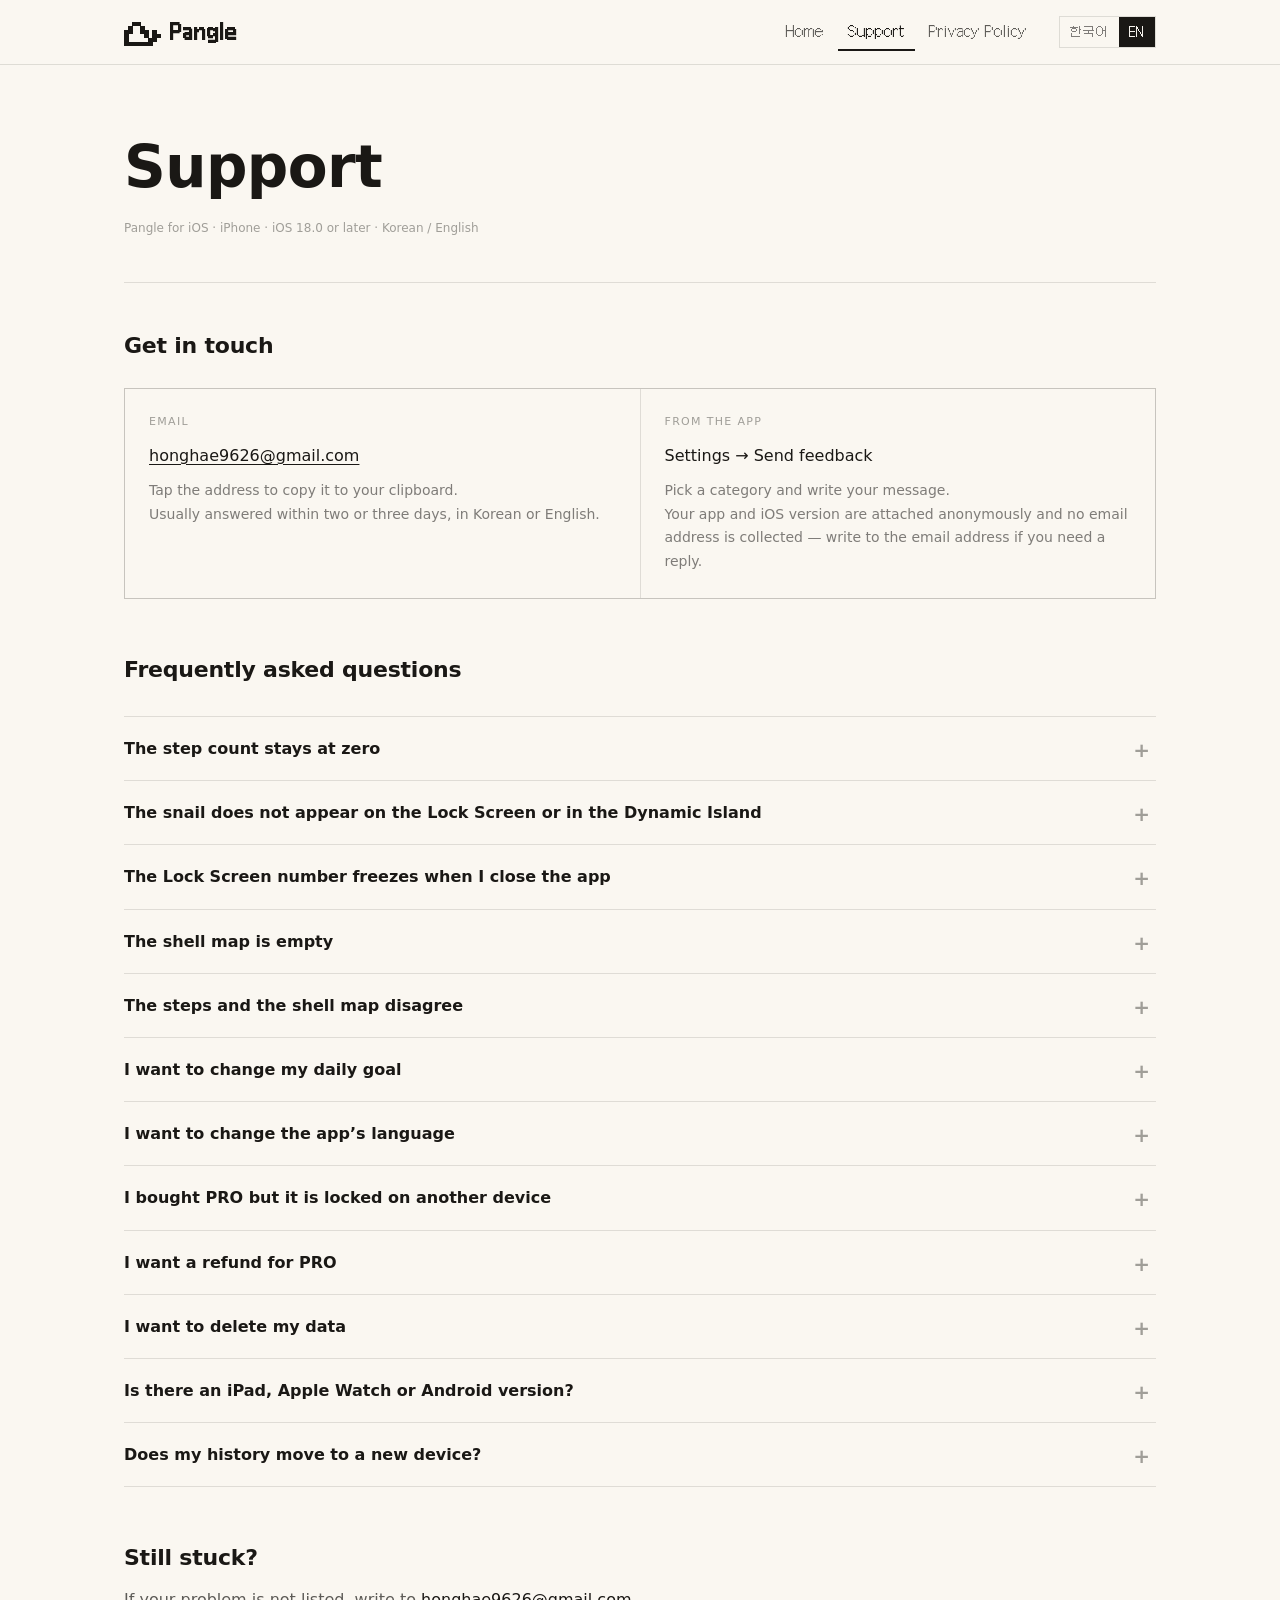
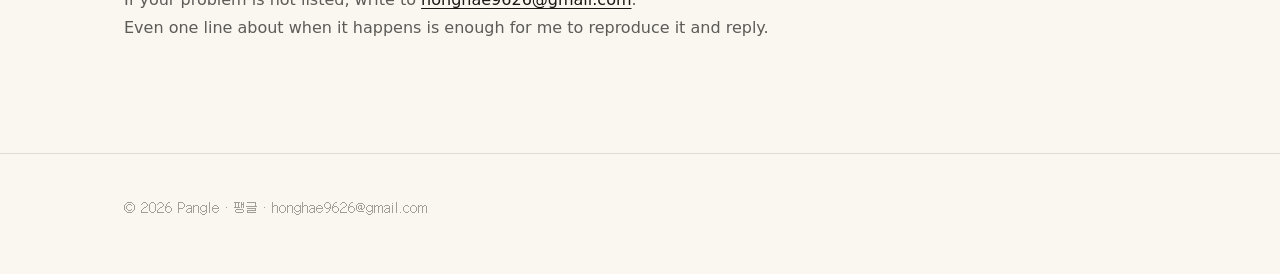
==== commit 543be4e7: "달팽이 밥주기 섹션을 더하고 라이브 액티비티에 애플워치를 세운다 앱에 밥주기가 생겼다. iOS 가 라이브 액티비티를 8시간까지만 띄워 두므로, 앱은 그 두 시간 전인 6시간째에 카" ====
--- a/support/index.html
+++ b/support/index.html
@@ -53,8 +53,8 @@
 				<span data-l="en">Support</span>
 			</h1>
 			<p class="meta">
-				<span data-l="ko">팽글(Pangle) iOS 앱 · iPhone · iOS 17.0 이상 · 한국어 / English</span>
-				<span data-l="en">Pangle for iOS · iPhone · iOS 17.0 or later · Korean / English</span>
+				<span data-l="ko">팽글(Pangle) iOS 앱 · iPhone · iOS 18.0 이상 · 한국어 / English</span>
+				<span data-l="en">Pangle for iOS · iPhone · iOS 18.0 or later · Korean / English</span>
 			</p>
 		</div>
 
@@ -325,8 +325,8 @@
 					</summary>
 					<div class="answer">
 						<p>
-							<span data-l="ko">현재는 iPhone 전용입니다(iOS 17.0 이상). Apple Watch 앱과 Android 버전은 없습니다.</span>
-							<span data-l="en">Right now it is iPhone only (iOS 17.0 or later).<br>
+							<span data-l="ko">현재는 iPhone 전용입니다(iOS 18.0 이상). Apple Watch 앱과 Android 버전은 없습니다.</span>
+							<span data-l="en">Right now it is iPhone only (iOS 18.0 or later).<br>
 				There is no Apple Watch app and no Android version.</span>
 						</p>
 					</div>
--- a/assets/css/site.css
+++ b/assets/css/site.css
@@ -691,6 +691,12 @@
 	--walker-sole-front: 33px;
 }
 
+/* 배고픈 카드의 트랙은 앱에서 12pt 더 높다 — 밥 무리가 머리 위에 있을 자리를
+   내주기 위해서다. 여기 트랙은 앱의 4분의 3 크기라 9px 만 더한다. */
+.track.hungry {
+	height: 55px;
+}
+
 .track .rail {
 	position: absolute;
 	left: 0;
@@ -742,6 +748,51 @@
 .track .goal .shell-mark {
 	--px: 3px;
 	opacity: 0.85;
+}
+
+/* 배고픈 달팽이 머리 위로 떠오르는 밥 세 덩이 — 잠든 만화의 z 를 밥으로 바꾼 것.
+   뒤로 갈수록 흐려지는 것이 움직임을 대신한다(라이브 액티비티는 뷰를 저장해
+   두므로 앱에서도 이것들은 움직이지 않는다). 코앞이 아니라 머리 위인 이유는
+   하루가 저물수록 목표 마커가 코앞 자리로 다가오기 때문이다.
+
+   위치는 앱의 hamTrail 과 같은 비율이다 — 달팽이 폭(36px)의 0.18·0.44·0.70 만큼
+   오른쪽으로, 머리 위에서 3px 씩 떠오른다. */
+.track .ham-trail {
+	position: absolute;
+	left: 50%;
+	bottom: 30px;
+	width: 0;
+}
+
+.track .ham-trail .ham {
+	position: absolute;
+}
+
+/* 배고픈 동안 START/GOAL 범례 자리를 대신하는 한 줄. 앱과 같은 자리, 같은 민트,
+   앞에 밥 한 덩이. 카드를 누르면 앱이 열리고, 그 열림이 곧 한 끼다. */
+.lock-card .feed-invite {
+	display: flex;
+	align-items: center;
+	justify-content: center;
+	gap: 7px;
+	font-family: var(--pixel);
+	font-size: 10px;
+	letter-spacing: 0.08em;
+	color: var(--slime);
+	margin-top: 9px;
+}
+
+/* 다이나믹 아일랜드의 컴팩트 표시 — 밥은 달팽이를 덮지 않고 머리 오른쪽 위에
+   비켜 뜬다. 앱도 스프라이트 위에 겹치지 않고 슬롯을 넓혀 자리를 낸다. */
+.snail-meal {
+	position: relative;
+	display: block;
+}
+
+.snail-meal .ham {
+	position: absolute;
+	top: -3px;
+	right: -9px;
 }
 
 .track .dust {
@@ -1193,7 +1244,8 @@
 /* 스프라이트 프레임과 잉크. snail.js 가 만드는 구조에 대응한다. */
 .snail .frame,
 .shell-mark .frame,
-.icon-mark .frame {
+.icon-mark .frame,
+.ham .frame {
 	position: absolute;
 	inset: 0;
 	display: block;
@@ -1223,6 +1275,40 @@
 
 .ink-eye {
 	background: #fff;
+}
+
+/* 밥 — 7×8 격자. 달팽이가 12×8 이라 상자 크기만 따로 잡는다. */
+.ham {
+	position: relative;
+	display: block;
+	image-rendering: pixelated;
+	--px: 2px;
+	width: calc(var(--px) * 7);
+	height: calc(var(--px) * 8);
+}
+
+.ham i {
+	position: absolute;
+	width: calc(var(--px) + 0.5px);
+	height: calc(var(--px) + 0.5px);
+	display: block;
+}
+
+/* 앱이 고정해 둔 네 색 그대로. 포크만 양피지색이고 나머지는 붉은 세 단계다. */
+.ink-fork {
+	background: var(--parchment);
+}
+
+.ink-ham-light {
+	background: #ff9b9b;
+}
+
+.ink-ham {
+	background: #e2504e;
+}
+
+.ink-ham-shade {
+	background: #a83230;
 }
 
 /* 목표 선택 버튼 — 꾸미기 색 견본과 달리 글자가 들어간다. */
@@ -1360,6 +1446,120 @@
 	);
 }
 
+/* ── 애플워치 액자 ──────────────────────────────────────
+   맥북 액자와 같은 생각이다. 워치 화면 한 장만 두면 어느 기기의 무엇인지 캡션
+   말고는 말해주는 것이 없으므로, 같은 검은 베젤로 몸통을 만들고 오른쪽 옆면에
+   크라운과 버튼을, 위아래에 밴드가 물리는 자리를 붙인다.
+
+   폭은 화면이 208px 로 앉도록 잡았다 — 캡처가 416x496(시리즈 10 46mm 의 실제
+   화소)이라 레티나에서 화소가 1:1 로 떨어지고, 픽셀 달팽이가 뭉개지지 않는다. */
+.watch {
+	position: relative;
+	width: 100%;
+	max-width: 224px;
+	/* 아래쪽 밴드가 10px 삐져나오므로 캡션이 그 위로 올라타지 않게 그만큼 비운다. */
+	margin: 0 auto 14px;
+}
+
+/* 밴드가 시작되는 자리. 몸통 위아래로 조금만 나온다 — 밴드를 다 그리면 사진이
+   아니라 제품 렌더가 되고, 옆의 맥북과 무게가 맞지 않는다. */
+.watch::before,
+.watch::after {
+	content: "";
+	position: absolute;
+	left: 50%;
+	transform: translateX(-50%);
+	width: 58%;
+	height: 14px;
+	background: #08080a;
+	opacity: 0.9;
+}
+
+.watch::before {
+	top: -10px;
+	border-radius: 7px 7px 0 0;
+}
+
+.watch::after {
+	bottom: -10px;
+	border-radius: 0 0 7px 7px;
+}
+
+.watch-body {
+	position: relative;
+	background: #08080a;
+	padding: 8px;
+	/* 기기 목업만 반경 0 규칙에서 빠지는 것은 .phone 과 같다. 안쪽 반경은
+	   바깥에서 베젤 두께(8px)를 뺀 값이라 모서리에서도 굵기가 일정하다. */
+	border-radius: 42px;
+	box-shadow: 0 24px 50px rgba(24, 22, 19, 0.22), inset 0 0 0 1.5px rgba(255, 255, 255, 0.09);
+}
+
+/* 크라운과 옆 버튼 — 오른쪽 옆면에서 튀어나온 만큼만. */
+.watch-crown,
+.watch-side {
+	position: absolute;
+	right: -3px;
+	width: 4px;
+	background: #08080a;
+	box-shadow: inset -1px 0 0 rgba(255, 255, 255, 0.14);
+}
+
+.watch-crown {
+	top: 26%;
+	height: 16px;
+	border-radius: 0 2px 2px 0;
+}
+
+.watch-side {
+	top: 47%;
+	height: 22px;
+	border-radius: 0 2px 2px 0;
+}
+
+/* 바탕은 흰색이다 — 캡처의 배경화면이 흰색이라, 화면 가장자리에서 이어진다. */
+.watch-screen {
+	aspect-ratio: 416 / 496;
+	background: #fff;
+	border-radius: 34px;
+	overflow: hidden;
+}
+
+/* 화면을 통째로 채운다. 모따기는 액자 안에서는 방해만 되므로 끈다 —
+   `.shot img` 가 뒤에서 clip-path 를 걸므로 선택자를 한 단 더 준다. */
+.shot .watch-screen img {
+	width: 100%;
+	height: auto;
+	clip-path: none;
+}
+
+/* 맥북과 워치를 한 줄에 세운다. 단 하나가 508px 뿐이라 둘 다 제 최대 폭으로는
+   설 수 없으므로, 맥북이 남는 폭을 갖고 워치는 제 폭을 지킨다.
+
+   둘의 크기 비는 실물과 맞지 않는다 — 실제 워치는 맥북 화면 한 귀퉁이만 하다.
+   맥북 조각을 제 비율보다 크게 넣은 것과 같은 이유로, 제 비율로 줄이면 워치
+   카드 안의 픽셀 달팽이가 뭉개져 읽히지 않는다. */
+.shot-pair {
+	display: flex;
+	flex-wrap: wrap;
+	align-items: flex-end;
+	gap: 22px;
+	margin: 0 0 26px;
+}
+
+.shot-pair .shot {
+	margin: 0;
+}
+
+.shot-pair .shot.mac {
+	flex: 1 1 240px;
+	max-width: 286px;
+}
+
+.shot-pair .shot.watch-shot {
+	flex: 0 0 200px;
+}
+
 /* 화면 전체가 아니라 잘라낸 조각 — 기기 액자 대신 같은 회색 테두리로 통일한다.
    테두리와 모따기는 사진을 감싼 .frame 이 낸다(아래 '모따기한 모서리' 참고). */
 .shot .frame {
